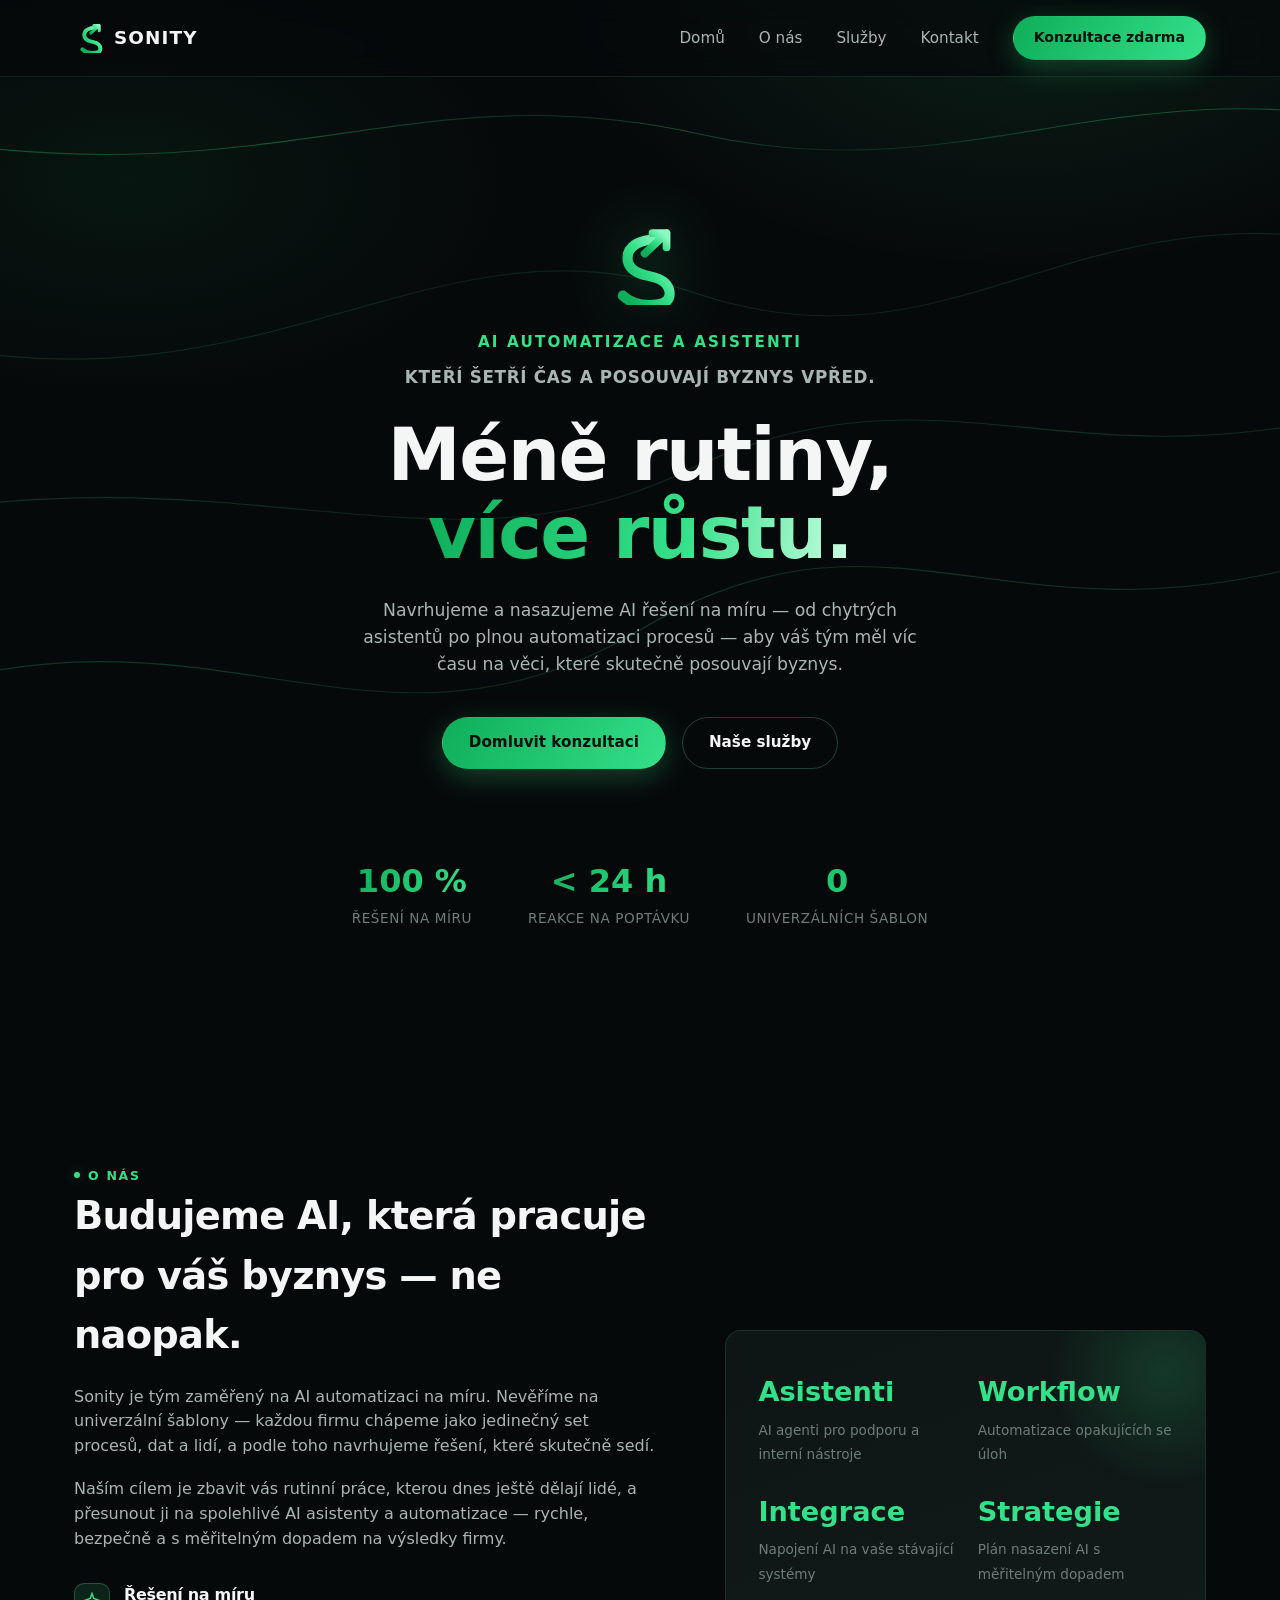
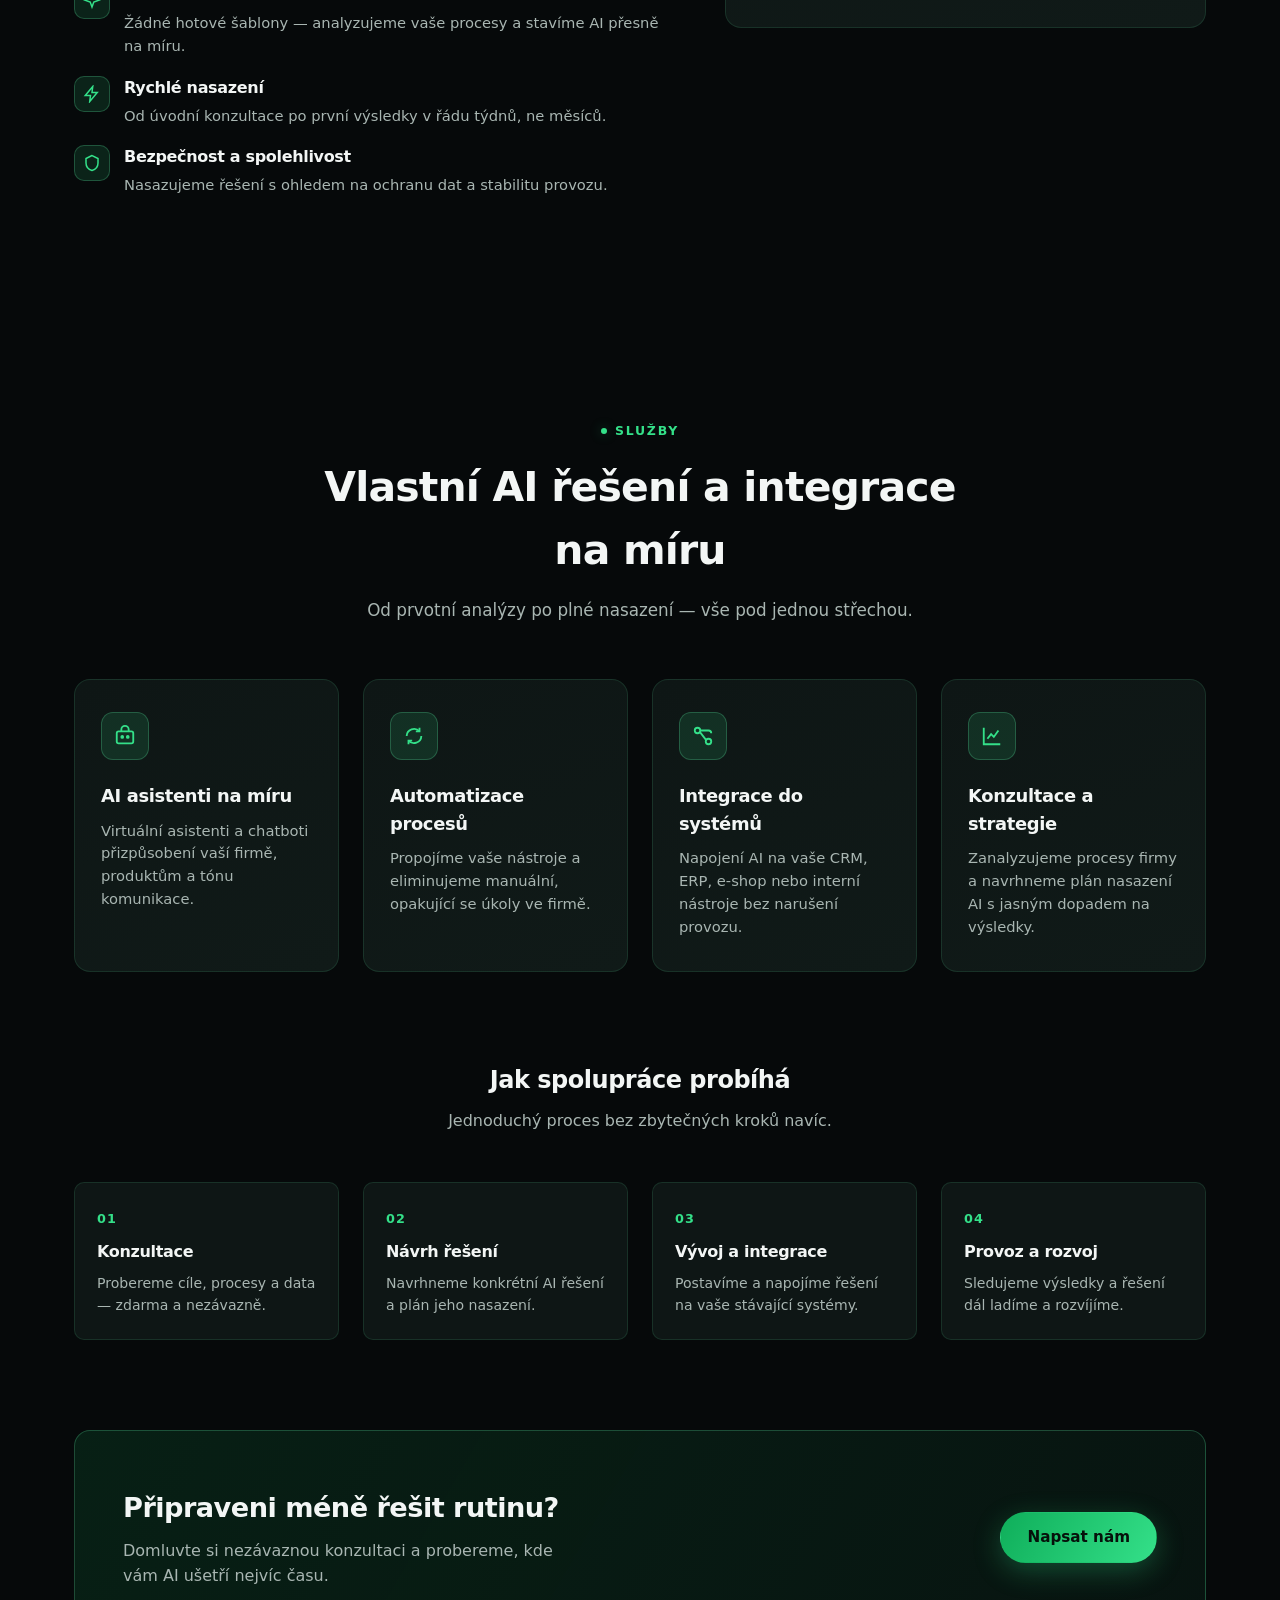
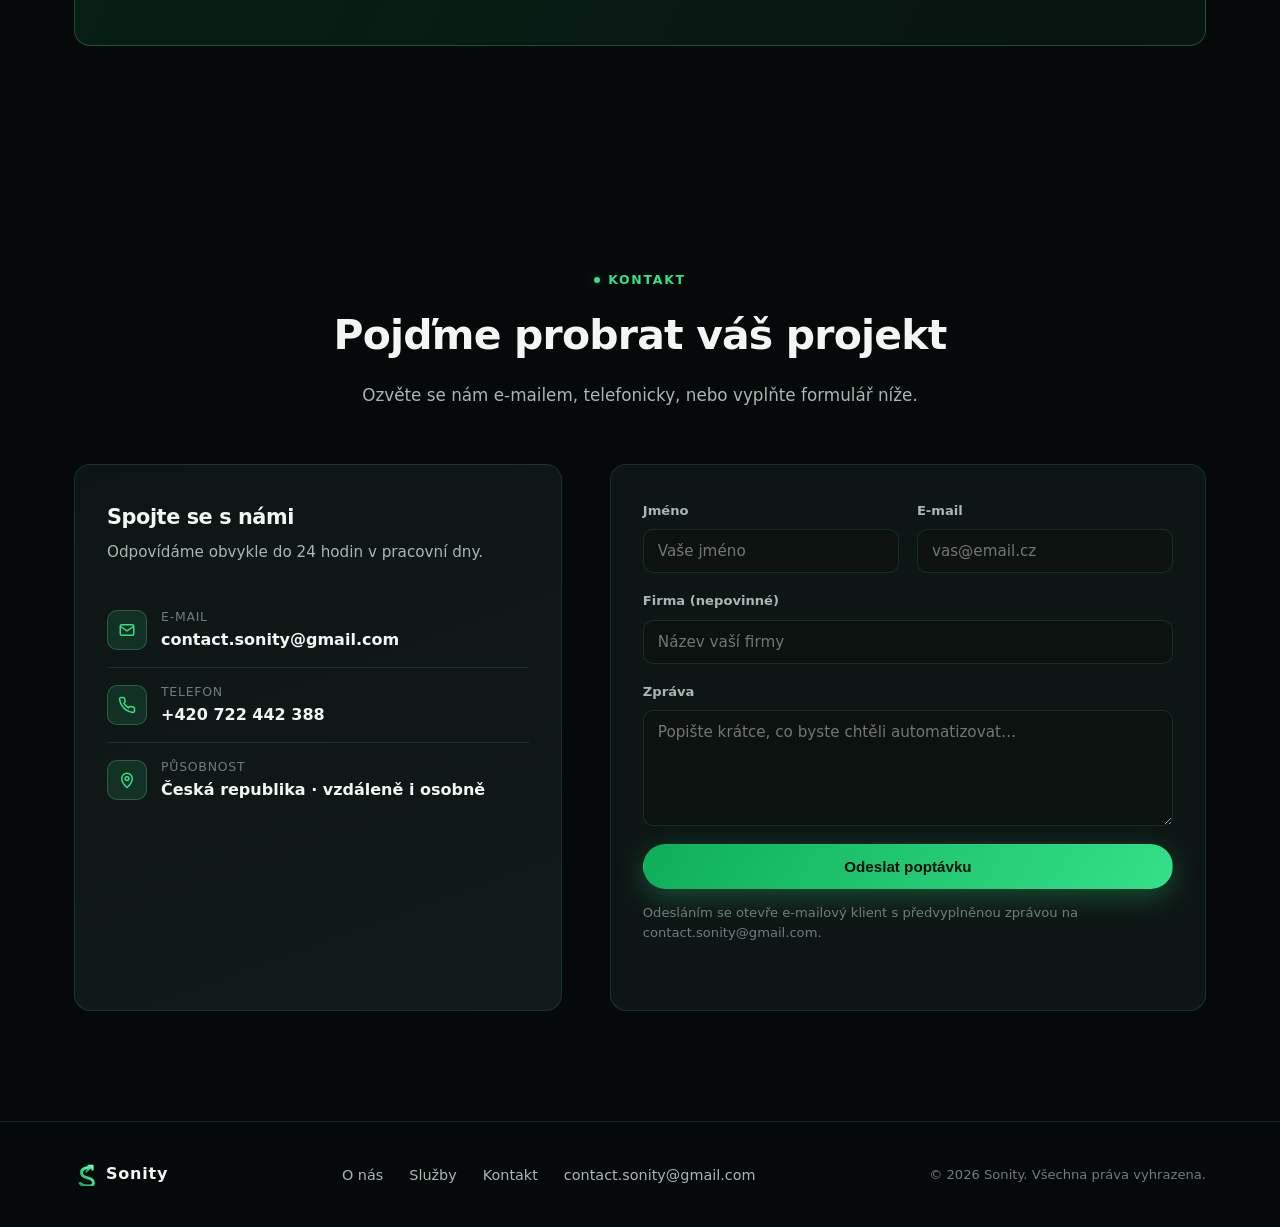
==== index.html @ c50523d2 "Add Sonity marketing website Single-page static site (Domů, O nás, Služby, Kontakt) built around the" ====
<!doctype html>
<html lang="cs">
<head>
  <meta charset="UTF-8" />
  <meta name="viewport" content="width=device-width, initial-scale=1.0" />
  <title>Sonity — AI automatizace a asistenti na míru</title>
  <meta name="description" content="Sonity navrhuje a nasazuje AI asistenty a automatizace na míru, které šetří čas a posouvají váš byznys vpřed. Méně rutiny, více růstu." />
  <meta name="theme-color" content="#06090a" />

  <meta property="og:type" content="website" />
  <meta property="og:title" content="Sonity — AI automatizace a asistenti na míru" />
  <meta property="og:description" content="Vlastní AI řešení a integrace, které šetří čas a posouvají byznys vpřed." />
  <meta property="og:site_name" content="Sonity" />

  <link rel="icon" type="image/svg+xml" href="assets/logo.svg" />
  <link rel="stylesheet" href="css/styles.css" />
</head>
<body>

  <!-- Ambient animated background -->
  <div class="ambient-bg" aria-hidden="true">
    <svg viewBox="0 0 1200 800" preserveAspectRatio="none">
      <defs>
        <linearGradient id="lineGrad" x1="0%" y1="0%" x2="100%" y2="100%">
          <stop offset="0%" stop-color="#34e089" stop-opacity="0" />
          <stop offset="50%" stop-color="#34e089" stop-opacity="0.9" />
          <stop offset="100%" stop-color="#34e089" stop-opacity="0" />
        </linearGradient>
      </defs>
      <path class="flow-line" d="M-100,620 C200,520 350,700 600,560 C850,420 950,600 1300,480" />
      <path class="flow-line" d="M-100,300 C250,380 400,180 650,260 C900,340 1000,160 1300,220" />
      <path class="flow-line" d="M-100,460 C220,400 420,520 640,420 C880,310 1000,440 1300,360" />
      <path class="flow-line" d="M-100,120 C260,180 380,60 660,120 C900,170 1050,60 1300,110" />
    </svg>
  </div>

  <!-- Header -->
  <header class="site-header" id="siteHeader">
    <nav class="nav">
      <a href="#top" class="brand">
        <img src="assets/logo.svg" alt="Sonity logo" />
        <span>Sonity</span>
      </a>

      <div class="nav-collapse">
        <ul class="nav-links">
          <li><a href="#top">Domů</a></li>
          <li><a href="#o-nas">O nás</a></li>
          <li><a href="#sluzby">Služby</a></li>
          <li><a href="#kontakt">Kontakt</a></li>
        </ul>

        <a href="#kontakt" class="btn btn-primary btn-sm nav-cta">Konzultace zdarma</a>
      </div>

      <button class="nav-toggle" id="navToggle" aria-label="Otevřít menu" aria-expanded="false">☰</button>
    </nav>
  </header>

  <main id="top">

    <!-- Hero -->
    <section class="hero container">
      <img src="assets/logo.svg" alt="" class="hero-logo" aria-hidden="true" />
      <span class="eyebrow">AI automatizace a asistenti</span>
      <p class="sub">Kteří šetří čas a posouvají byznys vpřed.</p>
      <h1>Méně rutiny,<br /><span class="accent-text">více růstu.</span></h1>
      <p class="hero-lede">
        Navrhujeme a nasazujeme AI řešení na míru — od chytrých asistentů po
        plnou automatizaci procesů — aby váš tým měl víc času na věci,
        které skutečně posouvají byznys.
      </p>
      <div class="hero-actions">
        <a href="#kontakt" class="btn btn-primary">Domluvit konzultaci</a>
        <a href="#sluzby" class="btn btn-ghost">Naše služby</a>
      </div>

      <div class="hero-stats reveal">
        <div class="hero-stat">
          <strong>100 %</strong>
          <span>Řešení na míru</span>
        </div>
        <div class="hero-stat">
          <strong>&lt; 24 h</strong>
          <span>Reakce na poptávku</span>
        </div>
        <div class="hero-stat">
          <strong>0</strong>
          <span>Univerzálních šablon</span>
        </div>
      </div>
    </section>

    <!-- About -->
    <section class="section-pad" id="o-nas">
      <div class="container about-grid">
        <div class="about-copy reveal">
          <span class="eyebrow">O nás</span>
          <h2>Budujeme AI, která pracuje pro váš byznys — ne naopak.</h2>
          <p>
            Sonity je tým zaměřený na AI automatizaci na míru. Nevěříme na univerzální
            šablony — každou firmu chápeme jako jedinečný set procesů, dat a lidí,
            a podle toho navrhujeme řešení, které skutečně sedí.
          </p>
          <p>
            Naším cílem je zbavit vás rutinní práce, kterou dnes ještě dělají lidé,
            a přesunout ji na spolehlivé AI asistenty a automatizace — rychle,
            bezpečně a s měřitelným dopadem na výsledky firmy.
          </p>

          <div class="value-list">
            <div class="value-item">
              <span class="value-icon">
                <svg width="18" height="18" viewBox="0 0 24 24" fill="none" stroke="currentColor" stroke-width="2"><path d="M12 2l2.4 6.6L21 11l-6.6 2.4L12 20l-2.4-6.6L3 11l6.6-2.4z"/></svg>
              </span>
              <div>
                <h4>Řešení na míru</h4>
                <p>Žádné hotové šablony — analyzujeme vaše procesy a stavíme AI přesně na míru.</p>
              </div>
            </div>
            <div class="value-item">
              <span class="value-icon">
                <svg width="18" height="18" viewBox="0 0 24 24" fill="none" stroke="currentColor" stroke-width="2"><path d="M13 2 3 14h7l-1 8 10-12h-7z"/></svg>
              </span>
              <div>
                <h4>Rychlé nasazení</h4>
                <p>Od úvodní konzultace po první výsledky v řádu týdnů, ne měsíců.</p>
              </div>
            </div>
            <div class="value-item">
              <span class="value-icon">
                <svg width="18" height="18" viewBox="0 0 24 24" fill="none" stroke="currentColor" stroke-width="2"><path d="M12 2 4 6v6c0 5 3.4 8.7 8 10 4.6-1.3 8-5 8-10V6z"/></svg>
              </span>
              <div>
                <h4>Bezpečnost a spolehlivost</h4>
                <p>Nasazujeme řešení s ohledem na ochranu dat a stabilitu provozu.</p>
              </div>
            </div>
          </div>
        </div>

        <div class="about-panel reveal">
          <div class="about-panel-grid">
            <div class="about-panel-item">
              <strong>Asistenti</strong>
              <span>AI agenti pro podporu a interní nástroje</span>
            </div>
            <div class="about-panel-item">
              <strong>Workflow</strong>
              <span>Automatizace opakujících se úloh</span>
            </div>
            <div class="about-panel-item">
              <strong>Integrace</strong>
              <span>Napojení AI na vaše stávající systémy</span>
            </div>
            <div class="about-panel-item">
              <strong>Strategie</strong>
              <span>Plán nasazení AI s měřitelným dopadem</span>
            </div>
          </div>
        </div>
      </div>
    </section>

    <!-- Services -->
    <section class="section-pad" id="sluzby">
      <div class="container">
        <div class="section-head reveal">
          <span class="eyebrow">Služby</span>
          <h2>Vlastní AI řešení a integrace na míru</h2>
          <p>Od prvotní analýzy po plné nasazení — vše pod jednou střechou.</p>
        </div>

        <div class="services-grid">
          <div class="service-card reveal">
            <span class="service-icon">
              <svg width="22" height="22" viewBox="0 0 24 24" fill="none" stroke="currentColor" stroke-width="2"><rect x="3" y="7" width="18" height="13" rx="2"/><path d="M8 7V5a4 4 0 0 1 8 0v2"/><circle cx="9" cy="13" r="1"/><circle cx="15" cy="13" r="1"/></svg>
            </span>
            <h3>AI asistenti na míru</h3>
            <p>Virtuální asistenti a chatboti přizpůsobení vaší firmě, produktům a tónu komunikace.</p>
          </div>

          <div class="service-card reveal">
            <span class="service-icon">
              <svg width="22" height="22" viewBox="0 0 24 24" fill="none" stroke="currentColor" stroke-width="2"><path d="M4 12a8 8 0 0 1 14-5"/><path d="M20 12a8 8 0 0 1-14 5"/><path d="M18 3v4h-4M6 21v-4h4"/></svg>
            </span>
            <h3>Automatizace procesů</h3>
            <p>Propojíme vaše nástroje a eliminujeme manuální, opakující se úkoly ve firmě.</p>
          </div>

          <div class="service-card reveal">
            <span class="service-icon">
              <svg width="22" height="22" viewBox="0 0 24 24" fill="none" stroke="currentColor" stroke-width="2"><circle cx="6" cy="6" r="3"/><circle cx="18" cy="18" r="3"/><path d="M8.5 7.5 15.5 16.5M9 6h9a3 3 0 0 1 3 3v0"/></svg>
            </span>
            <h3>Integrace do systémů</h3>
            <p>Napojení AI na vaše CRM, ERP, e-shop nebo interní nástroje bez narušení provozu.</p>
          </div>

          <div class="service-card reveal">
            <span class="service-icon">
              <svg width="22" height="22" viewBox="0 0 24 24" fill="none" stroke="currentColor" stroke-width="2"><path d="M3 3v18h18"/><path d="M7 15l4-5 3 3 5-7"/></svg>
            </span>
            <h3>Konzultace a strategie</h3>
            <p>Zanalyzujeme procesy firmy a navrhneme plán nasazení AI s jasným dopadem na výsledky.</p>
          </div>
        </div>

        <div class="process">
          <div class="process-head reveal">
            <h3>Jak spolupráce probíhá</h3>
            <p>Jednoduchý proces bez zbytečných kroků navíc.</p>
          </div>

          <div class="process-steps">
            <div class="process-step reveal">
              <h4>Konzultace</h4>
              <p>Probereme cíle, procesy a data — zdarma a nezávazně.</p>
            </div>
            <div class="process-step reveal">
              <h4>Návrh řešení</h4>
              <p>Navrhneme konkrétní AI řešení a plán jeho nasazení.</p>
            </div>
            <div class="process-step reveal">
              <h4>Vývoj a integrace</h4>
              <p>Postavíme a napojíme řešení na vaše stávající systémy.</p>
            </div>
            <div class="process-step reveal">
              <h4>Provoz a rozvoj</h4>
              <p>Sledujeme výsledky a řešení dál ladíme a rozvíjíme.</p>
            </div>
          </div>
        </div>

        <div class="cta-band reveal" style="margin-top:90px;">
          <div>
            <h3>Připraveni méně řešit rutinu?</h3>
            <p>Domluvte si nezávaznou konzultaci a probereme, kde vám AI ušetří nejvíc času.</p>
          </div>
          <a href="#kontakt" class="btn btn-primary">Napsat nám</a>
        </div>
      </div>
    </section>

    <!-- Contact -->
    <section class="section-pad" id="kontakt">
      <div class="container">
        <div class="section-head reveal">
          <span class="eyebrow">Kontakt</span>
          <h2>Pojďme probrat váš projekt</h2>
          <p>Ozvěte se nám e-mailem, telefonicky, nebo vyplňte formulář níže.</p>
        </div>

        <div class="contact-grid">
          <div class="contact-info reveal">
            <h3>Spojte se s námi</h3>
            <p>Odpovídáme obvykle do 24 hodin v pracovní dny.</p>

            <div class="contact-line">
              <span class="value-icon">
                <svg width="18" height="18" viewBox="0 0 24 24" fill="none" stroke="currentColor" stroke-width="2"><rect x="3" y="5" width="18" height="14" rx="2"/><path d="m3 7 9 6 9-6"/></svg>
              </span>
              <div>
                <small>E-mail</small>
                <a href="mailto:contact.sonity@gmail.com">contact.sonity@gmail.com</a>
              </div>
            </div>

            <div class="contact-line">
              <span class="value-icon">
                <svg width="18" height="18" viewBox="0 0 24 24" fill="none" stroke="currentColor" stroke-width="2"><path d="M22 16.9v3a2 2 0 0 1-2.2 2 19.8 19.8 0 0 1-8.6-3.1 19.5 19.5 0 0 1-6-6A19.8 19.8 0 0 1 2.1 4.2 2 2 0 0 1 4 2h3a2 2 0 0 1 2 1.7c.1.9.3 1.8.6 2.7a2 2 0 0 1-.5 2.1L7.9 9.7a16 16 0 0 0 6 6l1.2-1.2a2 2 0 0 1 2.1-.5c.9.3 1.8.5 2.7.6A2 2 0 0 1 22 16.9Z"/></svg>
              </span>
              <div>
                <small>Telefon</small>
                <a href="tel:+420722442388">+420 722 442 388</a>
              </div>
            </div>

            <div class="contact-line">
              <span class="value-icon">
                <svg width="18" height="18" viewBox="0 0 24 24" fill="none" stroke="currentColor" stroke-width="2"><path d="M12 22s7-6.1 7-12a7 7 0 1 0-14 0c0 5.9 7 12 7 12Z"/><circle cx="12" cy="10" r="2.5"/></svg>
              </span>
              <div>
                <small>Působnost</small>
                <span class="txt">Česká republika · vzdáleně i osobně</span>
              </div>
            </div>
          </div>

          <form class="contact-form reveal" id="contactForm">
            <div class="form-row">
              <div class="form-field">
                <label for="name">Jméno</label>
                <input type="text" id="name" name="name" placeholder="Vaše jméno" required />
              </div>
              <div class="form-field">
                <label for="email">E-mail</label>
                <input type="email" id="email" name="email" placeholder="vas@email.cz" required />
              </div>
            </div>
            <div class="form-row">
              <div class="form-field full">
                <label for="company">Firma (nepovinné)</label>
                <input type="text" id="company" name="company" placeholder="Název vaší firmy" />
              </div>
            </div>
            <div class="form-row">
              <div class="form-field full">
                <label for="message">Zpráva</label>
                <textarea id="message" name="message" rows="5" placeholder="Popište krátce, co byste chtěli automatizovat…" required></textarea>
              </div>
            </div>
            <button type="submit" class="btn btn-primary" style="width:100%;">Odeslat poptávku</button>
            <p class="form-note">Odesláním se otevře e-mailový klient s předvyplněnou zprávou na contact.sonity@gmail.com.</p>
            <p class="form-status" id="formStatus"></p>
          </form>
        </div>
      </div>
    </section>

  </main>

  <!-- Footer -->
  <footer class="site-footer">
    <div class="container footer-inner">
      <a href="#top" class="footer-brand">
        <img src="assets/logo.svg" alt="Sonity logo" />
        Sonity
      </a>
      <ul class="footer-links">
        <li><a href="#o-nas">O nás</a></li>
        <li><a href="#sluzby">Služby</a></li>
        <li><a href="#kontakt">Kontakt</a></li>
        <li><a href="mailto:contact.sonity@gmail.com">contact.sonity@gmail.com</a></li>
      </ul>
      <span class="footer-copy">© 2026 Sonity. Všechna práva vyhrazena.</span>
    </div>
  </footer>

  <script src="js/script.js"></script>
</body>
</html>
---- css/styles.css ----
/* ==========================================================================
   Sonity — design tokens
   ========================================================================== */
:root {
  --bg: #06090a;
  --bg-soft: #0b1210;
  --surface: #0e1615;
  --surface-2: #101a18;
  --border: rgba(88, 214, 150, 0.14);
  --border-strong: rgba(88, 214, 150, 0.28);
  --text: #f3f6f5;
  --text-dim: #a9b6b2;
  --text-faint: #6f7d79;
  --accent: #34e089;
  --accent-2: #0fae5a;
  --accent-soft: rgba(52, 224, 137, 0.12);
  --accent-glow: rgba(52, 224, 137, 0.35);
  --radius: 16px;
  --radius-sm: 10px;
  --max-w: 1180px;
  --shadow: 0 20px 60px rgba(0, 0, 0, 0.45);
  --ease: cubic-bezier(0.22, 1, 0.36, 1);
}

* { box-sizing: border-box; }
html { scroll-behavior: smooth; }

body {
  margin: 0;
  background: var(--bg);
  color: var(--text);
  font-family: "Inter", "Segoe UI", system-ui, -apple-system, sans-serif;
  line-height: 1.55;
  -webkit-font-smoothing: antialiased;
  overflow-x: hidden;
}

img, svg { max-width: 100%; display: block; }

a { color: inherit; text-decoration: none; }

h1, h2, h3, h4 { margin: 0; font-weight: 700; letter-spacing: -0.02em; }

p { margin: 0; color: var(--text-dim); }

.container {
  max-width: var(--max-w);
  margin: 0 auto;
  padding: 0 24px;
}

section { position: relative; z-index: 1; }

.eyebrow {
  display: inline-flex;
  align-items: center;
  gap: 8px;
  font-size: 0.78rem;
  font-weight: 700;
  letter-spacing: 0.14em;
  text-transform: uppercase;
  color: var(--accent);
}

.eyebrow::before {
  content: "";
  width: 6px;
  height: 6px;
  border-radius: 50%;
  background: var(--accent);
  box-shadow: 0 0 12px var(--accent-glow);
}

.section-head {
  max-width: 640px;
  margin: 0 auto 56px;
  text-align: center;
}

.section-head h2 {
  font-size: clamp(1.9rem, 3.2vw, 2.6rem);
  margin: 14px 0 14px;
}

.section-head p { font-size: 1.05rem; }

.section-pad { padding: 110px 0; }

/* ==========================================================================
   Background ambience
   ========================================================================== */
.ambient-bg {
  position: fixed;
  inset: 0;
  z-index: 0;
  pointer-events: none;
  overflow: hidden;
  background:
    radial-gradient(60% 50% at 80% 0%, rgba(52, 224, 137, 0.10) 0%, transparent 60%),
    radial-gradient(50% 40% at 10% 20%, rgba(15, 174, 90, 0.08) 0%, transparent 60%),
    var(--bg);
}

.ambient-bg svg {
  position: absolute;
  inset: 0;
  width: 100%;
  height: 100%;
  opacity: 0.35;
}

.ambient-bg .flow-line {
  fill: none;
  stroke-width: 1;
  stroke: url(#lineGrad);
  animation: drift 22s ease-in-out infinite;
}

.ambient-bg .flow-line:nth-child(2) { animation-duration: 28s; animation-delay: -4s; opacity: 0.7; }
.ambient-bg .flow-line:nth-child(3) { animation-duration: 34s; animation-delay: -10s; opacity: 0.5; }
.ambient-bg .flow-line:nth-child(4) { animation-duration: 26s; animation-delay: -16s; opacity: 0.6; }

@keyframes drift {
  0%, 100% { transform: translate3d(0, 0, 0); }
  50% { transform: translate3d(-2%, 1.5%, 0); }
}

@media (prefers-reduced-motion: reduce) {
  .ambient-bg .flow-line { animation: none; }
}

/* ==========================================================================
   Header / nav
   ========================================================================== */
.site-header {
  position: sticky;
  top: 0;
  z-index: 50;
  backdrop-filter: blur(14px);
  background: rgba(6, 9, 10, 0.72);
  border-bottom: 1px solid var(--border);
}

.nav {
  display: flex;
  align-items: center;
  justify-content: space-between;
  padding: 16px 24px;
  max-width: var(--max-w);
  margin: 0 auto;
  position: relative;
}

.nav-collapse {
  display: flex;
  align-items: center;
  gap: 34px;
  flex: 1;
  justify-content: flex-end;
}

.brand {
  display: flex;
  align-items: center;
  gap: 10px;
  font-weight: 800;
  font-size: 1.15rem;
  letter-spacing: 0.06em;
}

.brand img { width: 30px; height: 30px; }

.brand span { text-transform: uppercase; }

.nav-links {
  display: flex;
  align-items: center;
  gap: 34px;
  list-style: none;
  margin: 0;
  padding: 0;
}

.nav-links a {
  font-size: 0.95rem;
  font-weight: 500;
  color: var(--text-dim);
  transition: color 0.2s var(--ease);
  position: relative;
}

.nav-links a:hover { color: var(--text); }

.nav-cta {
  display: inline-flex;
  align-items: center;
  gap: 8px;
}

.nav-toggle {
  display: none;
  background: none;
  border: 1px solid var(--border-strong);
  border-radius: 8px;
  width: 40px;
  height: 40px;
  color: var(--text);
  font-size: 1.2rem;
  cursor: pointer;
}

/* ==========================================================================
   Buttons
   ========================================================================== */
.btn {
  display: inline-flex;
  align-items: center;
  justify-content: center;
  gap: 8px;
  padding: 13px 26px;
  border-radius: 999px;
  font-weight: 600;
  font-size: 0.95rem;
  cursor: pointer;
  border: 1px solid transparent;
  transition: transform 0.2s var(--ease), box-shadow 0.2s var(--ease), border-color 0.2s var(--ease), background 0.2s var(--ease);
  white-space: nowrap;
}

.btn-primary {
  background: linear-gradient(120deg, var(--accent-2), var(--accent));
  color: #06110b;
  box-shadow: 0 8px 28px rgba(52, 224, 137, 0.28);
}

.btn-primary:hover { transform: translateY(-2px); box-shadow: 0 12px 34px rgba(52, 224, 137, 0.4); }

.btn-ghost {
  background: transparent;
  color: var(--text);
  border-color: var(--border-strong);
}

.btn-ghost:hover { border-color: var(--accent); color: var(--accent); }

.btn-sm { padding: 10px 20px; font-size: 0.88rem; }

/* ==========================================================================
   Hero
   ========================================================================== */
.hero {
  padding: 150px 0 120px;
  text-align: center;
}

.hero-logo {
  width: 78px;
  height: 78px;
  margin: 0 auto 26px;
  filter: drop-shadow(0 0 30px var(--accent-glow));
}

.hero .eyebrow {
  display: block;
  font-size: 0.95rem;
  margin-bottom: 10px;
}

.hero .sub {
  color: var(--text-dim);
  font-size: 1.05rem;
  font-weight: 600;
  letter-spacing: 0.04em;
  text-transform: uppercase;
  margin: 0 auto 26px;
  max-width: 560px;
}

.hero h1 {
  font-size: clamp(2.6rem, 6vw, 4.6rem);
  line-height: 1.05;
  margin: 0 auto 26px;
  max-width: 820px;
}

.hero h1 .accent-text {
  background: linear-gradient(100deg, var(--accent-2), var(--accent) 60%, #cdffe4);
  -webkit-background-clip: text;
  background-clip: text;
  color: transparent;
}

.hero-lede {
  max-width: 560px;
  margin: 0 auto 40px;
  font-size: 1.08rem;
}

.hero-actions {
  display: flex;
  align-items: center;
  justify-content: center;
  gap: 16px;
  flex-wrap: wrap;
}

.hero-stats {
  display: flex;
  justify-content: center;
  gap: 56px;
  margin-top: 88px;
  flex-wrap: wrap;
}

.hero-stat strong {
  display: block;
  font-size: 2rem;
  background: linear-gradient(100deg, var(--accent-2), var(--accent));
  -webkit-background-clip: text;
  background-clip: text;
  color: transparent;
}

.hero-stat span {
  color: var(--text-faint);
  font-size: 0.85rem;
  letter-spacing: 0.04em;
  text-transform: uppercase;
}

/* ==========================================================================
   About
   ========================================================================== */
.about-grid {
  display: grid;
  grid-template-columns: 1.1fr 0.9fr;
  gap: 64px;
  align-items: center;
}

.about-copy p + p { margin-top: 18px; }

.about-copy h2 { font-size: clamp(1.9rem, 3vw, 2.5rem); margin-bottom: 20px; }

.value-list {
  margin-top: 32px;
  display: grid;
  gap: 18px;
}

.value-item {
  display: flex;
  gap: 14px;
  align-items: flex-start;
}

.value-icon {
  flex: none;
  width: 36px;
  height: 36px;
  border-radius: 10px;
  background: var(--accent-soft);
  border: 1px solid var(--border-strong);
  display: flex;
  align-items: center;
  justify-content: center;
  color: var(--accent);
}

.value-item h4 { font-size: 1rem; margin-bottom: 4px; }
.value-item p { font-size: 0.92rem; }

.about-panel {
  position: relative;
  border-radius: var(--radius);
  border: 1px solid var(--border);
  background: linear-gradient(160deg, var(--surface), var(--surface-2));
  padding: 40px 32px;
  overflow: hidden;
}

.about-panel::before {
  content: "";
  position: absolute;
  width: 240px;
  height: 240px;
  border-radius: 50%;
  background: radial-gradient(circle, var(--accent-glow), transparent 70%);
  top: -80px;
  right: -80px;
  opacity: 0.5;
  filter: blur(10px);
}

.about-panel-grid {
  position: relative;
  display: grid;
  grid-template-columns: 1fr 1fr;
  gap: 24px;
}

.about-panel-item strong {
  display: block;
  font-size: 1.7rem;
  color: var(--accent);
  margin-bottom: 4px;
}

.about-panel-item span {
  color: var(--text-faint);
  font-size: 0.85rem;
}

/* ==========================================================================
   Services
   ========================================================================== */
.services-grid {
  display: grid;
  grid-template-columns: repeat(4, 1fr);
  gap: 24px;
}

.service-card {
  background: linear-gradient(160deg, var(--surface), var(--surface-2));
  border: 1px solid var(--border);
  border-radius: var(--radius);
  padding: 32px 26px;
  transition: transform 0.25s var(--ease), border-color 0.25s var(--ease), box-shadow 0.25s var(--ease);
}

.service-card:hover {
  transform: translateY(-6px);
  border-color: var(--border-strong);
  box-shadow: var(--shadow);
}

.service-icon {
  width: 48px;
  height: 48px;
  border-radius: 12px;
  background: var(--accent-soft);
  border: 1px solid var(--border-strong);
  display: flex;
  align-items: center;
  justify-content: center;
  color: var(--accent);
  margin-bottom: 22px;
}

.service-card h3 { font-size: 1.12rem; margin-bottom: 10px; }
.service-card p { font-size: 0.92rem; }

.process {
  margin-top: 90px;
}

.process-head {
  text-align: center;
  max-width: 560px;
  margin: 0 auto 48px;
}

.process-head h3 { font-size: 1.5rem; margin-bottom: 10px; }

.process-steps {
  display: grid;
  grid-template-columns: repeat(4, 1fr);
  gap: 24px;
  counter-reset: step;
}

.process-step {
  position: relative;
  padding: 26px 22px 22px;
  border: 1px solid var(--border);
  border-radius: var(--radius-sm);
  background: var(--surface);
}

.process-step::before {
  counter-increment: step;
  content: "0" counter(step);
  font-size: 0.8rem;
  font-weight: 700;
  color: var(--accent);
  letter-spacing: 0.08em;
  display: block;
  margin-bottom: 12px;
}

.process-step h4 { font-size: 1rem; margin-bottom: 8px; }
.process-step p { font-size: 0.88rem; }

/* ==========================================================================
   CTA band
   ========================================================================== */
.cta-band {
  border-radius: var(--radius);
  border: 1px solid var(--border-strong);
  background: linear-gradient(120deg, rgba(15, 174, 90, 0.14), rgba(52, 224, 137, 0.05));
  padding: 56px 48px;
  display: flex;
  align-items: center;
  justify-content: space-between;
  gap: 32px;
  flex-wrap: wrap;
}

.cta-band h3 { font-size: 1.7rem; margin-bottom: 10px; }
.cta-band p { max-width: 440px; }

/* ==========================================================================
   Contact
   ========================================================================== */
.contact-grid {
  display: grid;
  grid-template-columns: 0.9fr 1.1fr;
  gap: 48px;
}

.contact-info {
  border: 1px solid var(--border);
  border-radius: var(--radius);
  background: linear-gradient(160deg, var(--surface), var(--surface-2));
  padding: 36px 32px;
}

.contact-info h3 { font-size: 1.3rem; margin-bottom: 8px; }
.contact-info > p { margin-bottom: 28px; font-size: 0.95rem; }

.contact-line {
  display: flex;
  align-items: center;
  gap: 14px;
  padding: 14px 0;
  border-top: 1px solid var(--border);
}

.contact-line:first-of-type { border-top: none; }

.contact-line .value-icon { width: 40px; height: 40px; }

.contact-line a, .contact-line span.txt {
  font-weight: 600;
  font-size: 1rem;
}

.contact-line small {
  display: block;
  color: var(--text-faint);
  font-size: 0.78rem;
  text-transform: uppercase;
  letter-spacing: 0.06em;
  margin-bottom: 2px;
}

.contact-form {
  border: 1px solid var(--border);
  border-radius: var(--radius);
  background: var(--surface);
  padding: 36px 32px;
}

.form-row {
  display: grid;
  grid-template-columns: 1fr 1fr;
  gap: 18px;
  margin-bottom: 18px;
}

.form-field { display: flex; flex-direction: column; gap: 8px; }
.form-field.full { grid-column: 1 / -1; }

.form-field label {
  font-size: 0.82rem;
  color: var(--text-dim);
  font-weight: 600;
}

.form-field input,
.form-field textarea {
  background: var(--bg-soft);
  border: 1px solid var(--border);
  border-radius: var(--radius-sm);
  padding: 12px 14px;
  color: var(--text);
  font-family: inherit;
  font-size: 0.95rem;
  resize: vertical;
  transition: border-color 0.2s var(--ease), box-shadow 0.2s var(--ease);
}

.form-field input:focus,
.form-field textarea:focus {
  outline: none;
  border-color: var(--accent);
  box-shadow: 0 0 0 3px var(--accent-soft);
}

.form-note {
  margin-top: 14px;
  font-size: 0.82rem;
  color: var(--text-faint);
}

.form-status {
  margin-top: 14px;
  font-size: 0.88rem;
  color: var(--accent);
  min-height: 1.2em;
}

/* ==========================================================================
   Footer
   ========================================================================== */
.site-footer {
  border-top: 1px solid var(--border);
  padding: 40px 0;
}

.footer-inner {
  display: flex;
  align-items: center;
  justify-content: space-between;
  flex-wrap: wrap;
  gap: 20px;
}

.footer-brand {
  display: flex;
  align-items: center;
  gap: 10px;
  font-weight: 700;
  letter-spacing: 0.05em;
}

.footer-brand img { width: 22px; height: 22px; }

.footer-links {
  display: flex;
  gap: 26px;
  list-style: none;
  margin: 0;
  padding: 0;
  font-size: 0.9rem;
  color: var(--text-dim);
}

.footer-copy {
  color: var(--text-faint);
  font-size: 0.82rem;
}

/* ==========================================================================
   Reveal-on-scroll
   ========================================================================== */
.reveal {
  opacity: 0;
  transform: translateY(24px);
  transition: opacity 0.7s var(--ease), transform 0.7s var(--ease);
}

.reveal.is-visible {
  opacity: 1;
  transform: translateY(0);
}

/* ==========================================================================
   Responsive
   ========================================================================== */
@media (max-width: 980px) {
  .about-grid { grid-template-columns: 1fr; }
  .services-grid { grid-template-columns: repeat(2, 1fr); }
  .process-steps { grid-template-columns: repeat(2, 1fr); }
  .contact-grid { grid-template-columns: 1fr; }
}

@media (max-width: 760px) {
  .nav-collapse { display: none; }
  .nav-toggle { display: block; }

  .site-header.nav-open .nav-collapse {
    display: flex;
    flex-direction: column;
    align-items: flex-start;
    gap: 22px;
    position: absolute;
    top: 100%;
    left: 0;
    right: 0;
    background: var(--bg-soft);
    padding: 24px;
    border-bottom: 1px solid var(--border);
  }

  .site-header.nav-open .nav-links {
    flex-direction: column;
    align-items: flex-start;
    gap: 18px;
    width: 100%;
  }

  .site-header.nav-open .nav-cta {
    width: 100%;
  }

  .section-pad { padding: 76px 0; }
  .hero { padding: 120px 0 80px; }
  .services-grid { grid-template-columns: 1fr; }
  .process-steps { grid-template-columns: 1fr; }
  .form-row { grid-template-columns: 1fr; }
  .cta-band { flex-direction: column; text-align: center; }
  .hero-stats { gap: 32px; }

  .about-panel { padding: 32px 20px; }
  .about-panel-grid { gap: 16px; }
  .about-panel-item strong { font-size: 1.3rem; }
}
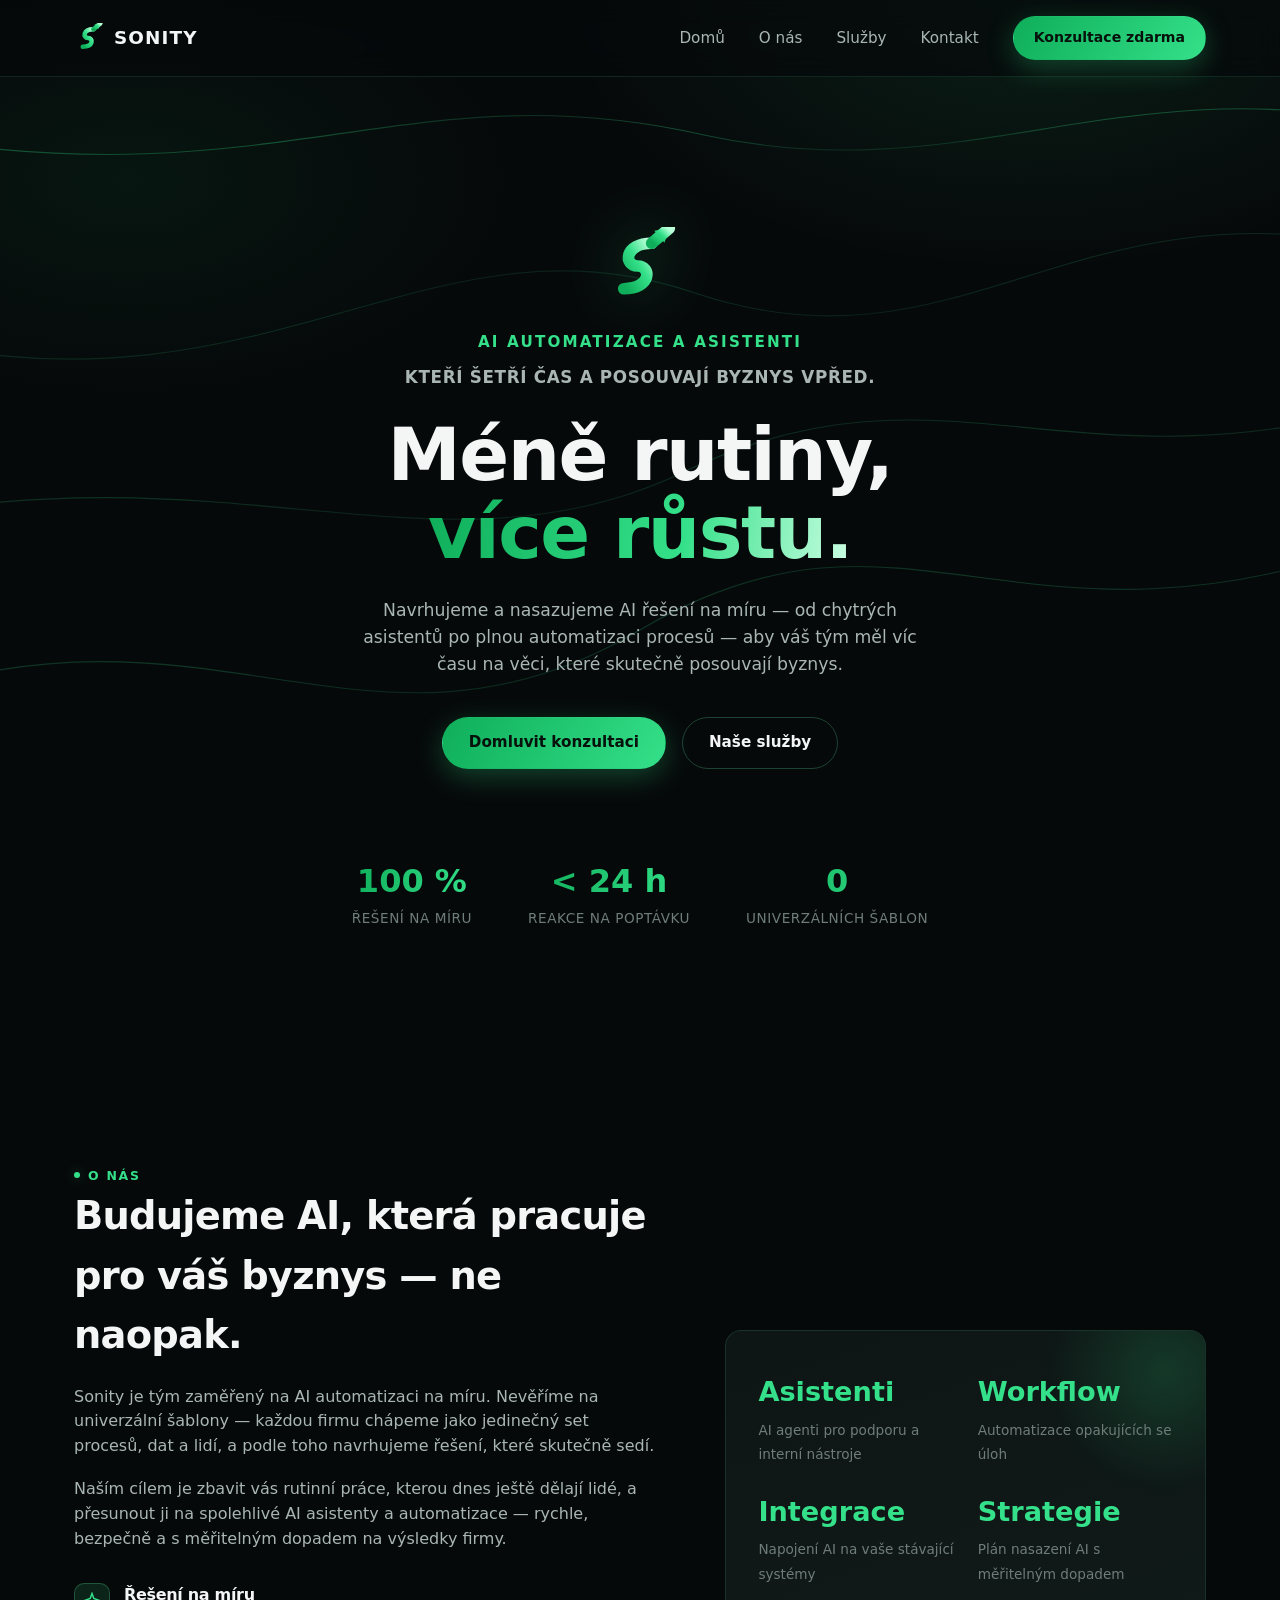
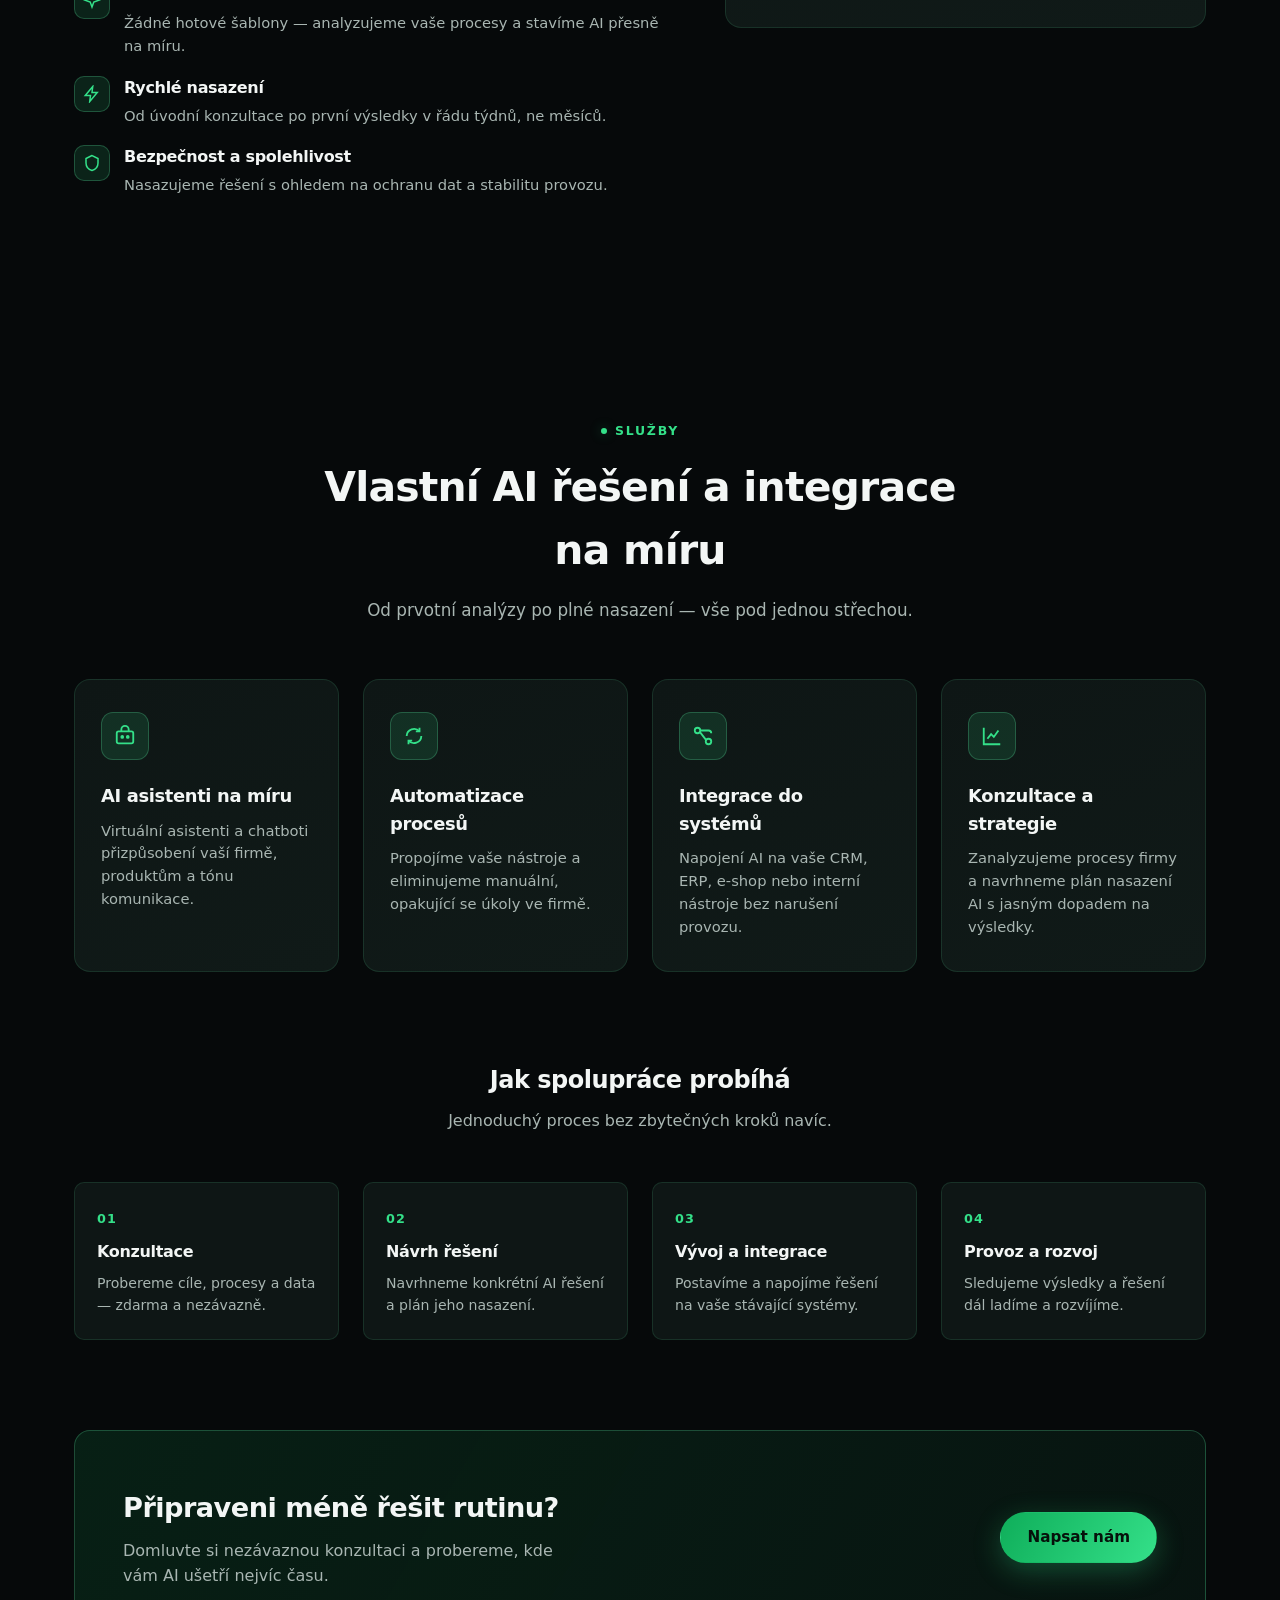
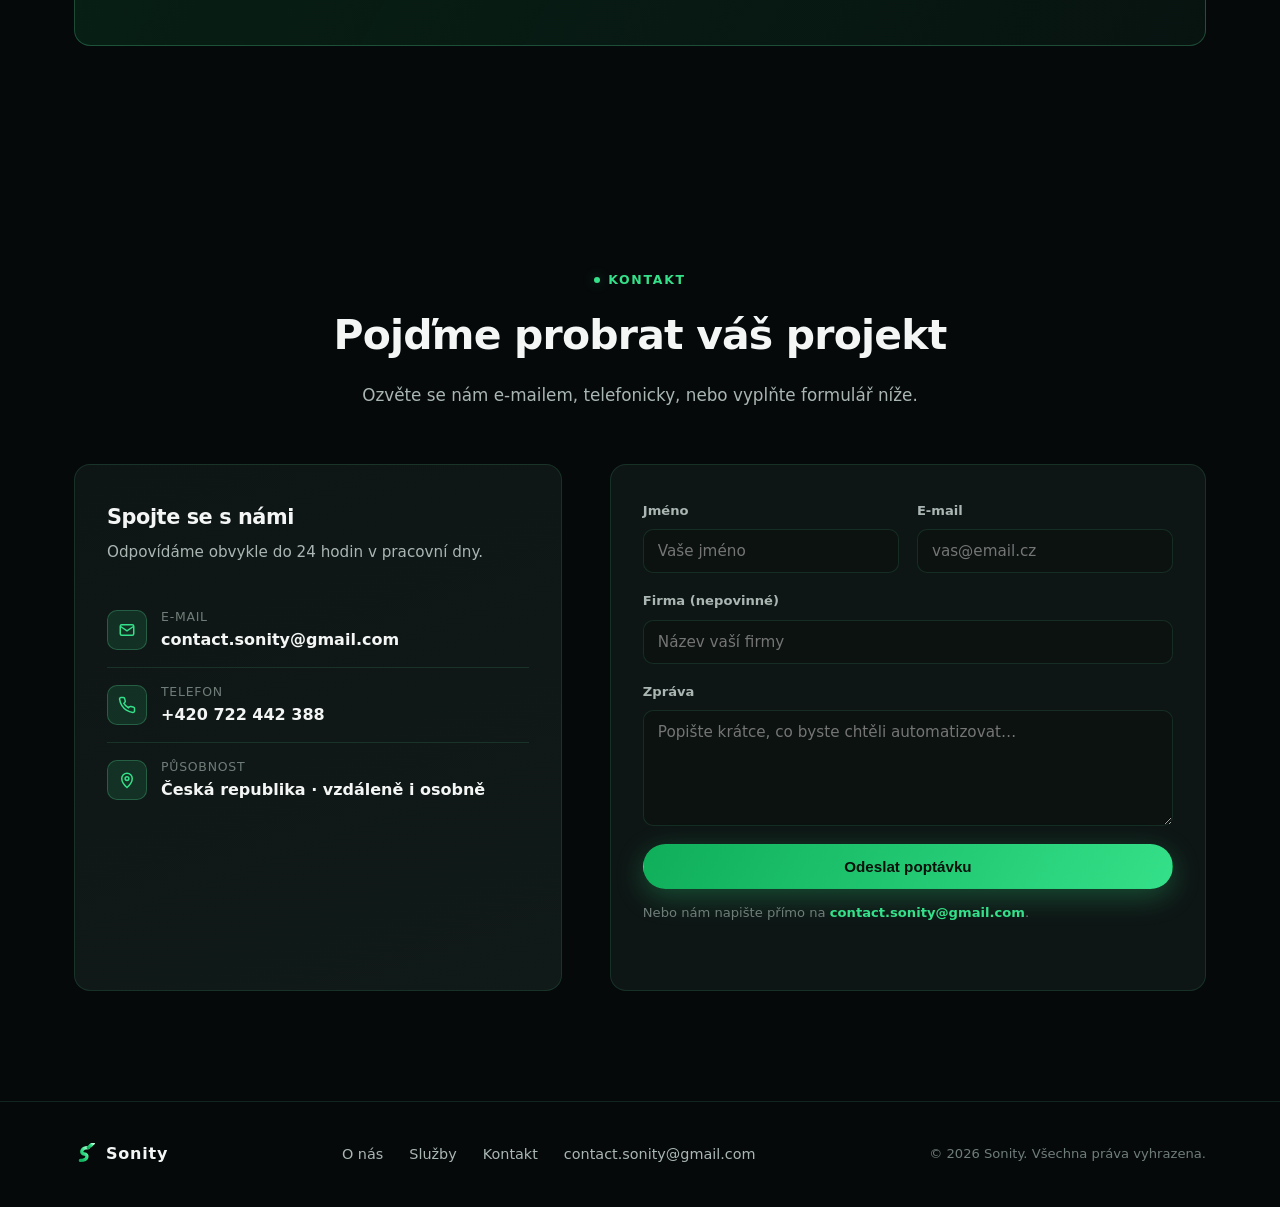
==== commit f144df39: "Redraw logo cleaner, wire contact form to Netlify Forms - Replace the overly cursive logo SVG with a" ====
--- a/index.html
+++ b/index.html
@@ -286,7 +286,17 @@
             </div>
           </div>
 
-          <form class="contact-form reveal" id="contactForm">
+          <form
+            class="contact-form reveal"
+            id="contactForm"
+            name="contact"
+            method="POST"
+            data-netlify="true"
+            netlify-honeypot="bot-field"
+          >
+            <input type="hidden" name="form-name" value="contact" />
+            <p class="hp-field"><label>Nevyplňujte, pokud jste člověk: <input name="bot-field" /></label></p>
+
             <div class="form-row">
               <div class="form-field">
                 <label for="name">Jméno</label>
@@ -310,8 +320,11 @@
               </div>
             </div>
             <button type="submit" class="btn btn-primary" style="width:100%;">Odeslat poptávku</button>
-            <p class="form-note">Odesláním se otevře e-mailový klient s předvyplněnou zprávou na contact.sonity@gmail.com.</p>
-            <p class="form-status" id="formStatus"></p>
+            <p class="form-note">
+              Nebo nám napište přímo na
+              <a href="mailto:contact.sonity@gmail.com">contact.sonity@gmail.com</a>.
+            </p>
+            <p class="form-status" id="formStatus" role="status"></p>
           </form>
         </div>
       </div>
--- a/css/styles.css
+++ b/css/styles.css
@@ -597,10 +597,23 @@
   box-shadow: 0 0 0 3px var(--accent-soft);
 }
 
+.hp-field {
+  position: absolute;
+  left: -9999px;
+  width: 1px;
+  height: 1px;
+  overflow: hidden;
+}
+
 .form-note {
   margin-top: 14px;
   font-size: 0.82rem;
   color: var(--text-faint);
+}
+
+.form-note a {
+  color: var(--accent);
+  font-weight: 600;
 }
 
 .form-status {
